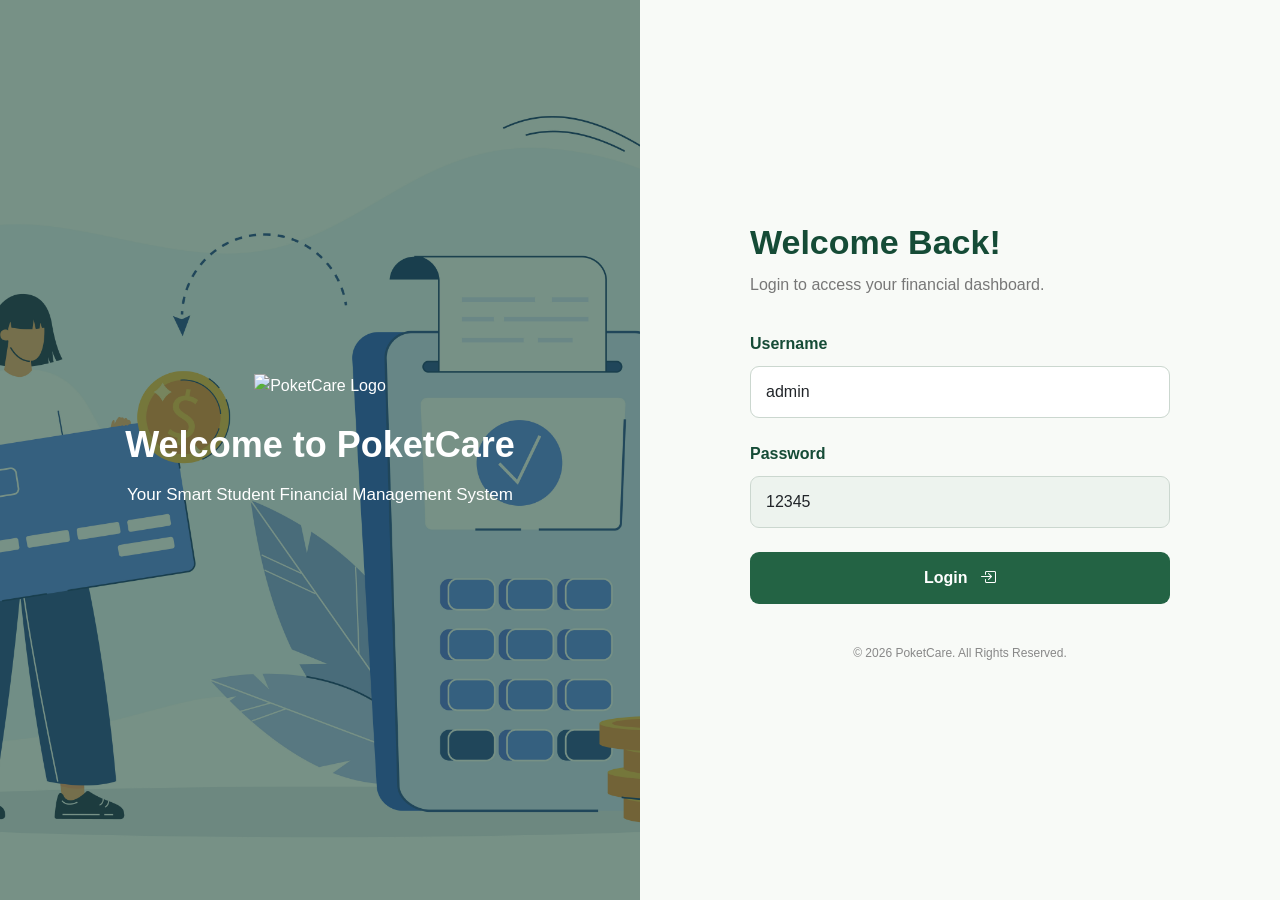
==== index.html @ 75f7d4a7 "working" ====
<!DOCTYPE html>
<html lang="en">
<head>
    <meta charset="UTF-8">
    <meta name="viewport" content="width=device-width, initial-scale=1.0">
    <meta name="description" content="PoketCare Student Financial Management System">

    <title>PoketCare | Login</title>

    <!-- Bootstrap 5 -->
    <link href="https://cdn.jsdelivr.net/npm/bootstrap@5.3.3/dist/css/bootstrap.min.css" rel="stylesheet">

    <!-- Bootstrap Icons -->
    <link href="https://cdn.jsdelivr.net/npm/bootstrap-icons@1.11.3/font/bootstrap-icons.min.css" rel="stylesheet">

    <!-- Custom CSS -->
    <link rel="stylesheet" href="css/style.css">
</head>

<body>

    <main class="container-fluid">
        <div class="row min-vh-100">

            <!-- LEFT SIDE: BACKGROUND AND LOGO -->
            <div class="col-md-6 left-section">

                <div class="background-overlay"></div>

                <div class="left-content">
                    <img src="images/logo.png"
                         alt="PoketCare Logo"
                         class="poketcare-logo">

                    <h1>Welcome to PoketCare</h1>

                    <p>
                        Your Smart Student Financial
                        Management System
                    </p>
                </div>

            </div>

            <!-- RIGHT SIDE: LOGIN -->
            <div class="col-md-6 right-section">

                <div class="login-box">

                    <h2>Welcome Back!</h2>

                    <p class="login-description">
                        Login to access your financial dashboard.
                    </p>

                    <!-- Error Message -->
                    <div id="errorMessage"
                         class="alert alert-danger d-none"
                         role="alert">
                        Invalid username or password.
                    </div>

                    <form id="loginForm">

                        <!-- Username -->
                        <div class="mb-4">
                            <label for="username" class="form-label">
                                Username
                            </label>

                            <input type="text"
                                   class="form-control"
                                   id="username"
                                   value="admin"
                                   autocomplete="username"
                                   required>
                        </div>

                        <!-- Password -->
                        <div class="mb-4">
                            <label for="password" class="form-label">
                                Password
                            </label>

                            <input type="text"
                                   class="form-control"
                                   id="password"
                                   value="12345"
                                   readonly>
                        </div>

                        <!-- Login Button -->
                        <button type="submit"
                                class="btn login-btn w-100">
                            Login
                            <i class="bi bi-box-arrow-in-right ms-2"></i>
                        </button>

                    </form>

                    <p class="login-footer">
                        © 2026 PoketCare. All Rights Reserved.
                    </p>

                </div>

            </div>

        </div>
    </main>

    <!-- Custom JavaScript -->
    <script src="js/login.js"></script>

</body>
</html>
---- css/style.css ----
/* POKETCARE LOGIN PAGE */

* {
    margin: 0;
    padding: 0;
    box-sizing: border-box;
}

body {
    font-family: 'Segoe UI', Arial, sans-serif;
    background-color: #f8faf7;
}

/* LEFT SECTION */

.left-section {
    min-height: 100vh;
    background-image: url('../images/background.jpg');
    background-size: cover;
    background-position: center;
    background-repeat: no-repeat;

    display: flex;
    justify-content: center;
    align-items: center;
    text-align: center;

    position: relative;
    padding: 40px;
}

/* Dark overlay for readability */

.background-overlay {
    position: absolute;
    inset: 0;
    background: rgba(9, 55, 35, 0.55);
}

/* Logo and text */

.left-content {
    position: relative;
    z-index: 1;
    color: white;
}

.poketcare-logo {
    width: 220px;
    max-width: 85%;
    height: auto;
    margin-bottom: 25px;
}

.left-content h1 {
    font-size: 36px;
    font-weight: 700;
    margin-bottom: 15px;
}

.left-content p {
    font-size: 17px;
    line-height: 1.7;
}

/* RIGHT SECTION */

.right-section {
    min-height: 100vh;
    display: flex;
    justify-content: center;
    align-items: center;
    padding: 40px;
}

.login-box {
    width: 100%;
    max-width: 420px;
}

.login-box h2 {
    font-size: 34px;
    font-weight: 700;
    color: #154b36;
    margin-bottom: 10px;
}

.login-description {
    color: #777;
    margin-bottom: 35px;
}

.form-label {
    font-weight: 600;
    color: #154b36;
    margin-bottom: 10px;
}

.form-control {
    height: 52px;
    border-radius: 9px;
    border: 1px solid #cbd7cf;
    padding: 12px 15px;
}

.form-control:focus {
    border-color: #236344;
    box-shadow: 0 0 0 3px rgba(35, 99, 68, 0.12);
}

.form-control[readonly] {
    background-color: #edf3ee;
}

/* LOGIN BUTTON */

.login-btn {
    height: 52px;
    background-color: #236344;
    color: white;
    font-weight: 600;
    border-radius: 9px;
    transition: 0.3s;
}

.login-btn:hover {
    background-color: #154b36;
    color: white;
}

/* FOOTER */

.login-footer {
    margin-top: 40px;
    text-align: center;
    font-size: 12px;
    color: #888;
}

/* RESPONSIVE MOBILE */

@media (max-width: 767px) {

    .left-section {
        min-height: 300px;
        padding: 30px 20px;
    }

    .poketcare-logo {
        width: 140px;
    }

    .left-content h1 {
        font-size: 25px;
    }

    .left-content p {
        font-size: 14px;
    }

    .right-section {
        min-height: auto;
        padding: 50px 25px;
    }

    .login-box h2 {
        font-size: 28px;
    }
}
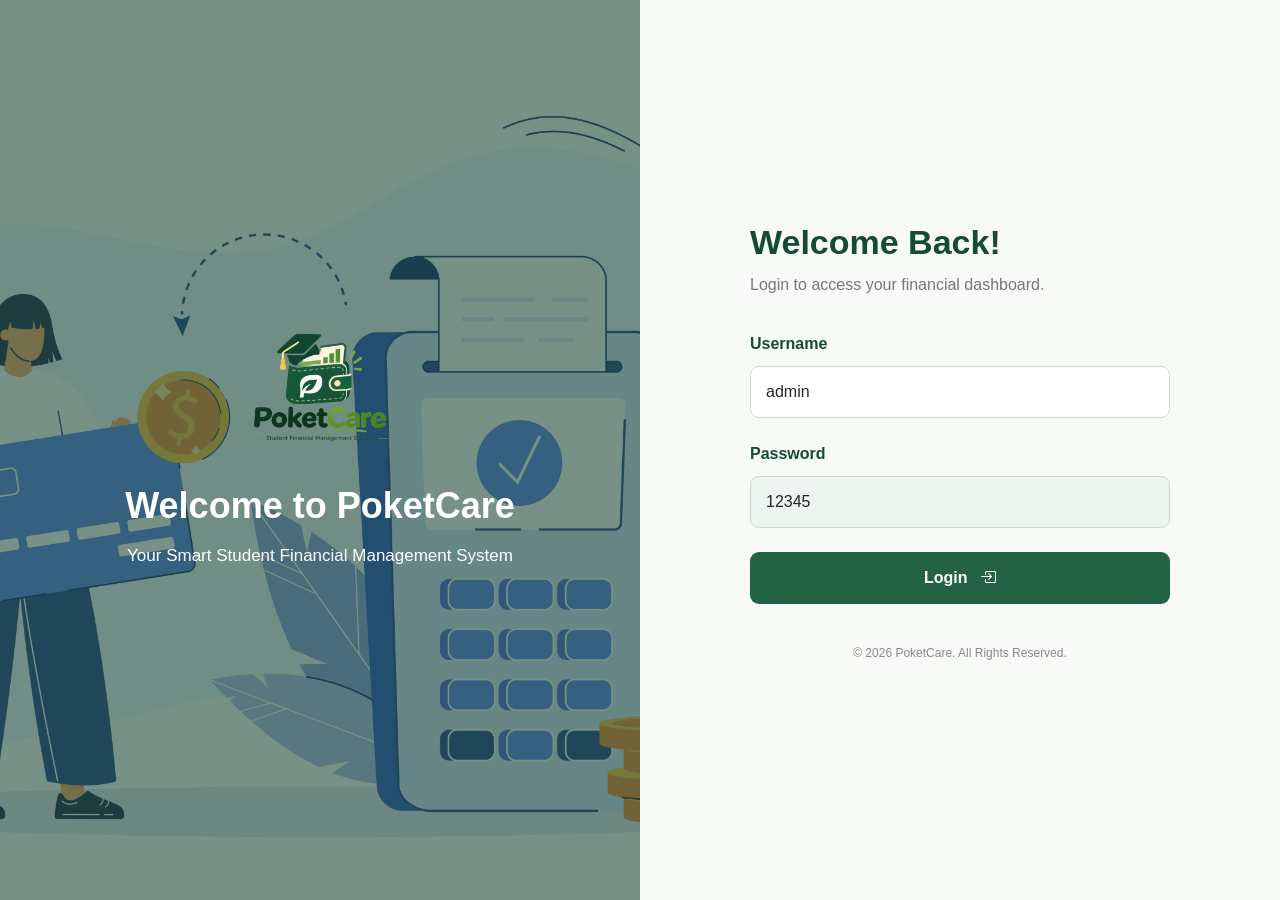
==== commit 21712e6e: "Update" ====
--- a/index.html
+++ b/index.html
@@ -29,7 +29,7 @@
                 <div class="background-overlay"></div>
 
                 <div class="left-content">
-                    <img src="images/logo.png"
+                    <img src="images/Logo.png"
                          alt="PoketCare Logo"
                          class="poketcare-logo">
 
